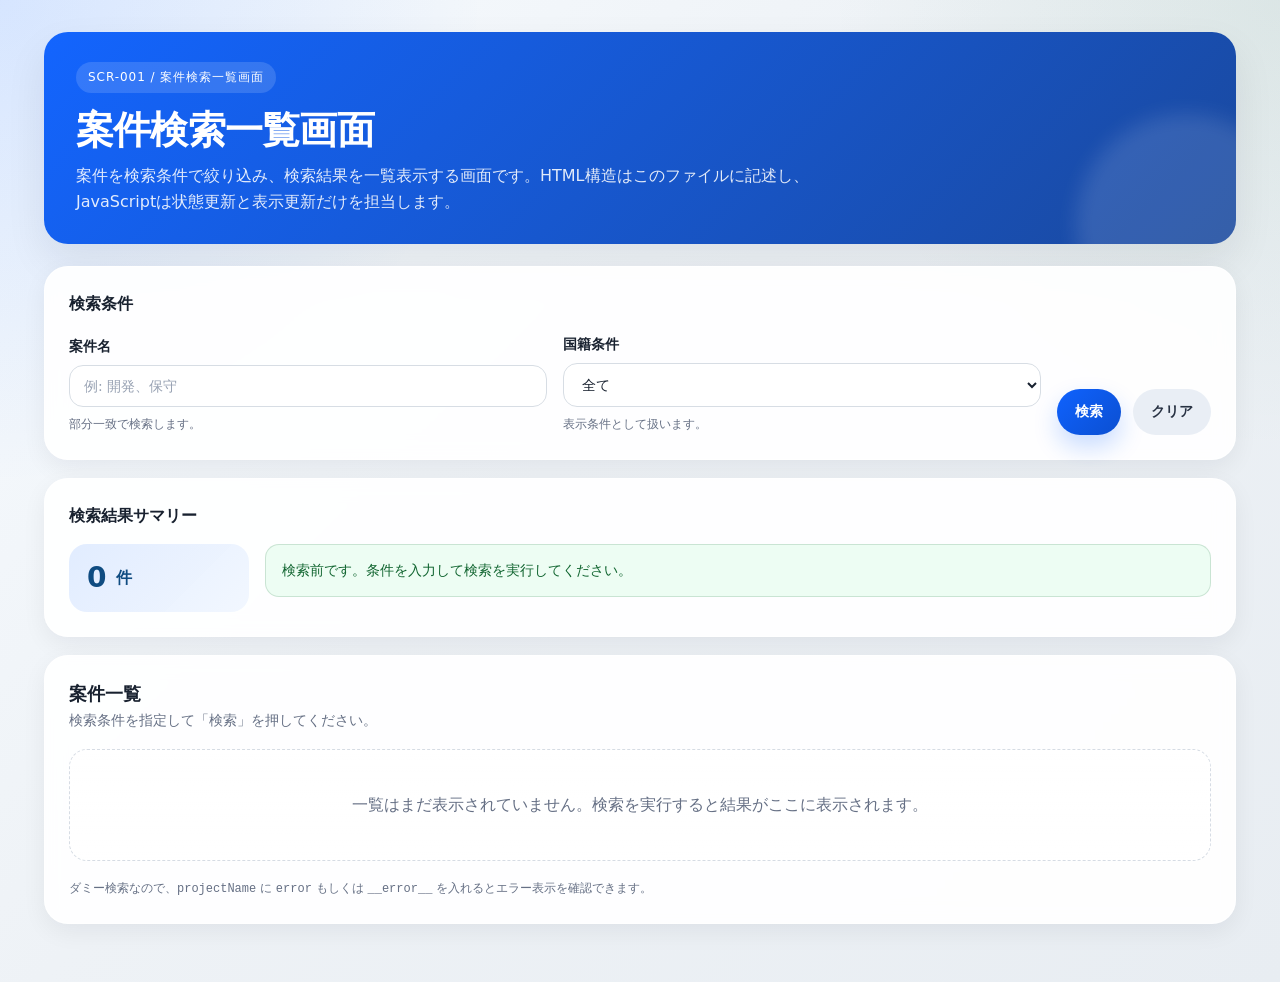
==== source/SCR-001_案件検索一覧画面.html @ 637aee89 "feat: regenerate SCR-001 docs and source" ====
﻿<!DOCTYPE html>
<html lang="ja">
<head>
  <meta charset="UTF-8">
  <meta name="viewport" content="width=device-width, initial-scale=1.0">
  <title>SCR-001 案件検索一覧画面</title>
  <link rel="stylesheet" href="css/style.css">
</head>
<body>
  <!-- 画面本体。HTML 構造をここで固定し、JS は表示更新だけを担当する。 -->
  <main class="page-shell">
    <!-- 画面ヘッダー -->
    <section class="hero" aria-labelledby="page-title">
      <div class="hero__eyebrow">SCR-001 / 案件検索一覧画面</div>
      <h1 id="page-title">案件検索一覧画面</h1>
      <p>案件を検索条件で絞り込み、検索結果を一覧表示する画面です。HTML構造はこのファイルに記述し、JavaScriptは状態更新と表示更新だけを担当します。</p>
    </section>

    <!-- 検索条件エリア -->
    <section class="panel" aria-labelledby="search-panel-title">
      <div class="panel__title" id="search-panel-title">検索条件</div>
      <form id="search-form" class="search-form" autocomplete="off">
        <div class="form-group">
          <label for="projectName">案件名</label>
          <input id="projectName" name="projectName" type="text" placeholder="例: 開発、保守" maxlength="80">
          <div class="helper-text">部分一致で検索します。</div>
        </div>
        <div class="form-group">
          <label for="nationalityAllowed">国籍条件</label>
          <select id="nationalityAllowed" name="nationalityAllowed">
            <option value="all">全て</option>
            <option value="可">可</option>
            <option value="不可">不可</option>
            <option value="要確認">要確認</option>
          </select>
          <div class="helper-text">表示条件として扱います。</div>
        </div>
        <div class="actions">
          <button id="searchButton" class="btn btn-primary" type="submit">検索</button>
          <button id="clearButton" class="btn btn-secondary" type="button">クリア</button>
        </div>
      </form>
    </section>

    <!-- 件数・メッセージ表示エリア -->
    <section class="panel" aria-labelledby="status-panel-title">
      <div class="panel__title" id="status-panel-title">検索結果サマリー</div>
      <div class="status-grid">
        <div class="count-chip" aria-live="polite">
          <span class="count-chip__value" id="result-count">0</span>
          <span>件</span>
        </div>
        <div class="message-stack">
          <div id="message-region" aria-live="polite">
            <div class="message message-success">検索前です。条件を入力して検索を実行してください。</div>
          </div>
        </div>
      </div>
    </section>

    <!-- 検索結果一覧エリア -->
    <section class="panel" aria-labelledby="results-panel-title">
      <div class="results-header">
        <div>
          <div class="results-header__title" id="results-panel-title">案件一覧</div>
          <div class="results-header__meta" id="results-meta">検索条件を指定して「検索」を押してください。</div>
        </div>
        <div class="results-header__meta" id="results-condition"></div>
      </div>
      <div id="results-area">
        <div class="empty-state">一覧はまだ表示されていません。検索を実行すると結果がここに表示されます。</div>
      </div>
      <div class="footer-note">ダミー検索なので、<code>projectName</code> に <code>error</code> もしくは <code>__error__</code> を入れるとエラー表示を確認できます。</div>
    </section>
  </main>
  <!-- 画面ロジック -->
  <script type="module" src="js/SCR-001_案件検索一覧画面_app.js"></script>
</body>
</html>
---- source/css/style.css ----
﻿:root {
  /* 共通トークン */
  --bg: #f3f5f7;
  --bg-accent: linear-gradient(135deg, #f7fbff 0%, #eef2f6 45%, #e8edf2 100%);
  --surface: rgba(255, 255, 255, 0.92);
  --surface-strong: #ffffff;
  --border: #d7dde4;
  --text: #18212f;
  --muted: #667085;
  --primary: #0f62fe;
  --primary-strong: #0b4fd1;
  --success-bg: #edfdf3;
  --success-text: #116530;
  --info-bg: #eef6ff;
  --info-text: #0f4c81;
  --error-bg: #fff0f0;
  --error-text: #a11c1c;
  --shadow: 0 18px 40px rgba(16, 24, 40, 0.08);
  --shadow-soft: 0 8px 24px rgba(16, 24, 40, 0.06);
  --radius-xl: 24px;
  --radius-lg: 18px;
  --radius-md: 14px;
}

/* Reset / Base */
* {
  box-sizing: border-box;
}

html {
  min-height: 100%;
}

body {
  min-height: 100vh;
  margin: 0;
  color: var(--text);
  font-family: "Yu Gothic UI", "Segoe UI", system-ui, -apple-system, BlinkMacSystemFont, sans-serif;
  line-height: 1.6;
  background:
    radial-gradient(circle at top left, rgba(15, 98, 254, 0.14), transparent 30%),
    radial-gradient(circle at top right, rgba(17, 101, 48, 0.08), transparent 28%),
    var(--bg-accent);
}

code {
  font-family: Consolas, "Courier New", monospace;
}

/* Layout */
.page-shell {
  max-width: 1240px;
  margin: 0 auto;
  padding: 32px 24px 40px;
}

/* Hero */
.hero {
  background: linear-gradient(135deg, rgba(15, 98, 254, 0.98), rgba(18, 66, 154, 0.96));
  color: #fff;
  border-radius: var(--radius-xl);
  padding: 30px 32px;
  box-shadow: var(--shadow);
  margin-bottom: 22px;
  position: relative;
  overflow: hidden;
}

.hero::after {
  content: "";
  position: absolute;
  inset: auto -60px -90px auto;
  width: 220px;
  height: 220px;
  border-radius: 50%;
  background: rgba(255, 255, 255, 0.12);
  filter: blur(10px);
}

.hero__eyebrow {
  display: inline-flex;
  align-items: center;
  gap: 8px;
  padding: 6px 12px;
  border-radius: 999px;
  background: rgba(255, 255, 255, 0.14);
  font-size: 12px;
  letter-spacing: 0.08em;
  text-transform: uppercase;
  margin-bottom: 14px;
}

.hero h1 {
  margin: 0 0 10px;
  font-size: clamp(28px, 3vw, 40px);
  line-height: 1.2;
  letter-spacing: -0.02em;
}

.hero p {
  max-width: 760px;
  margin: 0;
  color: rgba(255, 255, 255, 0.88);
}

/* Panels */
.panel {
  background: var(--surface);
  backdrop-filter: blur(10px);
  border: 1px solid rgba(255, 255, 255, 0.7);
  box-shadow: var(--shadow-soft);
  border-radius: var(--radius-xl);
  padding: 24px;
  margin-bottom: 18px;
}

.panel__title {
  font-size: 16px;
  font-weight: 700;
  margin-bottom: 16px;
}

/* Search Form */
.search-form {
  display: flex;
  gap: 16px;
  flex-wrap: wrap;
  align-items: end;
}

.form-group {
  display: flex;
  flex-direction: column;
  gap: 8px;
  min-width: min(100%, 320px);
  flex: 1 1 280px;
}

.form-group label {
  font-weight: 600;
  color: var(--text);
  font-size: 14px;
}

.form-group input,
.form-group select {
  width: 100%;
  padding: 12px 14px;
  border: 1px solid var(--border);
  border-radius: var(--radius-md);
  font-size: 14px;
  font-family: inherit;
  background: var(--surface-strong);
  color: var(--text);
  transition: border-color 0.2s ease, box-shadow 0.2s ease, transform 0.2s ease;
}

.form-group input::placeholder {
  color: #98a2b3;
}

.form-group input:focus,
.form-group select:focus {
  outline: none;
  border-color: rgba(15, 98, 254, 0.7);
  box-shadow: 0 0 0 4px rgba(15, 98, 254, 0.12);
}

.helper-text {
  color: var(--muted);
  font-size: 12px;
}

/* Buttons */
.actions {
  display: flex;
  gap: 12px;
  flex-wrap: wrap;
  align-items: center;
}

.btn {
  appearance: none;
  border: 0;
  border-radius: 999px;
  padding: 12px 18px;
  min-height: 46px;
  font-weight: 700;
  font-size: 14px;
  cursor: pointer;
  transition: transform 0.15s ease, box-shadow 0.15s ease, background-color 0.15s ease, opacity 0.15s ease;
}

.btn:hover:not(:disabled) {
  transform: translateY(-1px);
}

.btn:disabled {
  opacity: 0.6;
  cursor: not-allowed;
}

.btn-primary {
  background: linear-gradient(135deg, var(--primary), var(--primary-strong));
  color: #fff;
  box-shadow: 0 12px 24px rgba(15, 98, 254, 0.22);
}

.btn-secondary {
  background: #e9eef5;
  color: #273142;
}

.btn-secondary:hover:not(:disabled) {
  background: #dde5ef;
}

/* Summary / Messages */
.status-grid {
  display: grid;
  grid-template-columns: 180px 1fr;
  gap: 16px;
  align-items: start;
}

.count-chip {
  display: inline-flex;
  align-items: center;
  gap: 10px;
  padding: 14px 18px;
  border-radius: 18px;
  background: linear-gradient(135deg, rgba(15, 98, 254, 0.12), rgba(15, 98, 254, 0.05));
  color: var(--info-text);
  font-weight: 700;
  min-height: 68px;
}

.count-chip__value {
  font-size: 28px;
  line-height: 1;
}

.message-stack {
  display: flex;
  flex-direction: column;
  gap: 10px;
}

.message {
  padding: 14px 16px;
  border-radius: var(--radius-md);
  font-size: 14px;
  border: 1px solid transparent;
}

.message-error {
  background: var(--error-bg);
  color: var(--error-text);
  border-color: rgba(161, 28, 28, 0.18);
}

.message-info {
  background: var(--info-bg);
  color: var(--info-text);
  border-color: rgba(15, 76, 129, 0.16);
}

.message-success {
  background: var(--success-bg);
  color: var(--success-text);
  border-color: rgba(17, 101, 48, 0.16);
}

/* Results Table */
.results-header {
  display: flex;
  justify-content: space-between;
  gap: 16px;
  align-items: center;
  margin-bottom: 18px;
  flex-wrap: wrap;
}

.results-header__title {
  font-size: 18px;
  font-weight: 700;
}

.results-header__meta {
  font-size: 14px;
  color: var(--muted);
}

.table-wrap {
  overflow-x: auto;
  border: 1px solid var(--border);
  border-radius: var(--radius-lg);
  background: #fff;
}

.projects-table {
  width: 100%;
  min-width: 820px;
  border-collapse: collapse;
  font-size: 14px;
}

.projects-table thead th {
  text-align: left;
  padding: 14px 16px;
  background: #f8fafc;
  border-bottom: 1px solid var(--border);
  color: #344054;
  font-weight: 700;
  white-space: nowrap;
}

.projects-table tbody td {
  padding: 14px 16px;
  border-bottom: 1px solid #edf0f3;
}

.projects-table tbody tr:hover {
  background: #fafcff;
}

.projects-table td.align-right,
.projects-table th.align-right {
  text-align: right;
}

.empty-state,
.loading-state {
  padding: 42px 24px;
  text-align: center;
  color: var(--muted);
  background: linear-gradient(180deg, rgba(255, 255, 255, 0.65), rgba(255, 255, 255, 0.9));
  border-radius: var(--radius-lg);
  border: 1px dashed #d6dce4;
}

.loading-state {
  color: var(--text);
}

.loading-state__spinner {
  display: inline-block;
  width: 18px;
  height: 18px;
  margin-right: 10px;
  border-radius: 50%;
  border: 2px solid rgba(15, 98, 254, 0.22);
  border-top-color: var(--primary);
  animation: spin 0.9s linear infinite;
  vertical-align: -4px;
}

@keyframes spin {
  to {
    transform: rotate(360deg);
  }
}

/* Footer Note */
.footer-note {
  margin-top: 18px;
  color: var(--muted);
  font-size: 12px;
}

/* Responsive */
@media (max-width: 900px) {
  .page-shell {
    padding: 20px 14px 28px;
  }

  .hero,
  .panel {
    padding: 20px;
  }

  .status-grid {
    grid-template-columns: 1fr;
  }
}

@media (max-width: 640px) {
  .search-form {
    flex-direction: column;
  }

  .form-group {
    min-width: 100%;
  }

  .actions {
    width: 100%;
  }

  .btn {
    width: 100%;
  }

  .results-header {
    align-items: flex-start;
  }

  .count-chip {
    width: 100%;
    justify-content: space-between;
  }
}

@media (max-width: 420px) {
  .hero {
    border-radius: 18px;
  }

  .hero h1 {
    font-size: 26px;
  }

  .panel {
    border-radius: 18px;
  }

  .projects-table {
    min-width: 720px;
  }
}
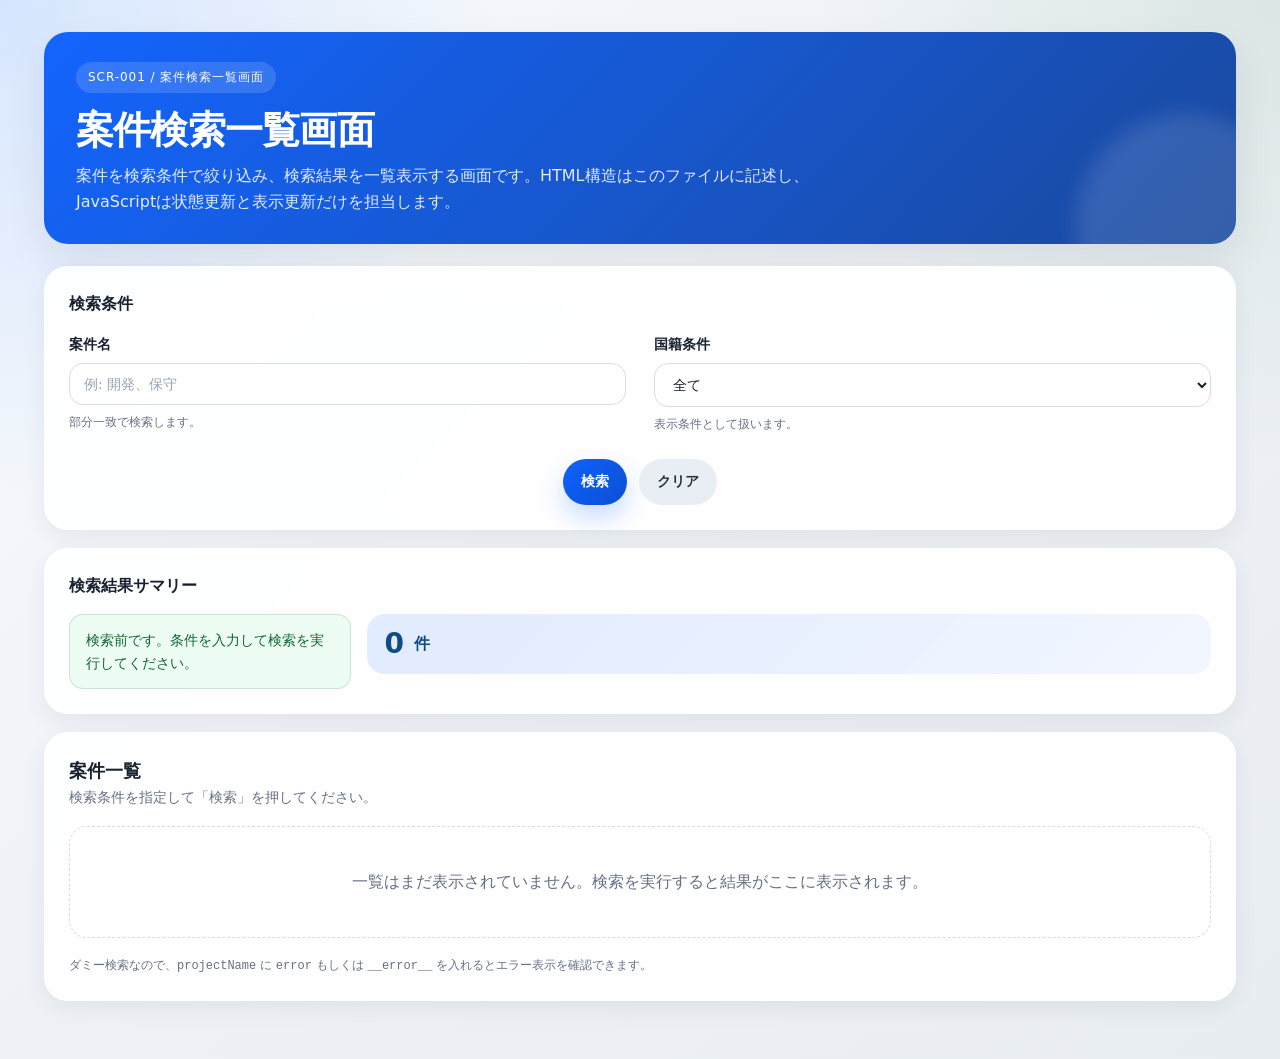
==== commit 4caa5c79: "コミットです" ====
--- a/source/SCR-001_案件検索一覧画面.html
+++ b/source/SCR-001_案件検索一覧画面.html
@@ -36,8 +36,8 @@
           <div class="helper-text">表示条件として扱います。</div>
         </div>
         <div class="actions">
-          <button id="searchButton" class="btn btn-primary" type="submit">検索</button>
-          <button id="clearButton" class="btn btn-secondary" type="button">クリア</button>
+          <button id="searchBtn" class="btn btn-primary" type="submit">検索</button>
+          <button id="clearBtn" class="btn btn-secondary" type="button">クリア</button>
         </div>
       </form>
     </section>
--- a/source/css/style.css
+++ b/source/css/style.css
@@ -122,18 +122,17 @@
 
 /* Search Form */
 .search-form {
-  display: flex;
-  gap: 16px;
-  flex-wrap: wrap;
-  align-items: end;
+  display: grid;
+  grid-template-columns: repeat(2, minmax(0, 1fr));
+  gap: 18px 28px;
+  align-items: start;
 }
 
 .form-group {
   display: flex;
   flex-direction: column;
   gap: 8px;
-  min-width: min(100%, 320px);
-  flex: 1 1 280px;
+  min-width: 0;
 }
 
 .form-group label {
@@ -177,6 +176,9 @@
   gap: 12px;
   flex-wrap: wrap;
   align-items: center;
+  grid-column: 1 / -1;
+  justify-content: center;
+  margin-top: 6px;
 }
 
 .btn {
@@ -218,7 +220,7 @@
 /* Summary / Messages */
 .status-grid {
   display: grid;
-  grid-template-columns: 180px 1fr;
+  grid-template-columns: minmax(220px, 1fr) minmax(0, 3fr);
   gap: 16px;
   align-items: start;
 }
@@ -227,12 +229,16 @@
   display: inline-flex;
   align-items: center;
   gap: 10px;
-  padding: 14px 18px;
+  justify-content: flex-start;
+  width: 100%;
+  padding: 16px 18px;
   border-radius: 18px;
   background: linear-gradient(135deg, rgba(15, 98, 254, 0.12), rgba(15, 98, 254, 0.05));
   color: var(--info-text);
   font-weight: 700;
-  min-height: 68px;
+  min-height: 60px;
+  grid-column: 2;
+  grid-row: 1;
 }
 
 .count-chip__value {
@@ -244,6 +250,8 @@
   display: flex;
   flex-direction: column;
   gap: 10px;
+  grid-column: 1;
+  grid-row: 1;
 }
 
 .message {
@@ -382,11 +390,17 @@
   .status-grid {
     grid-template-columns: 1fr;
   }
+
+  .count-chip,
+  .message-stack {
+    grid-column: auto;
+    grid-row: auto;
+  }
 }
 
 @media (max-width: 640px) {
   .search-form {
-    flex-direction: column;
+    grid-template-columns: 1fr;
   }
 
   .form-group {
